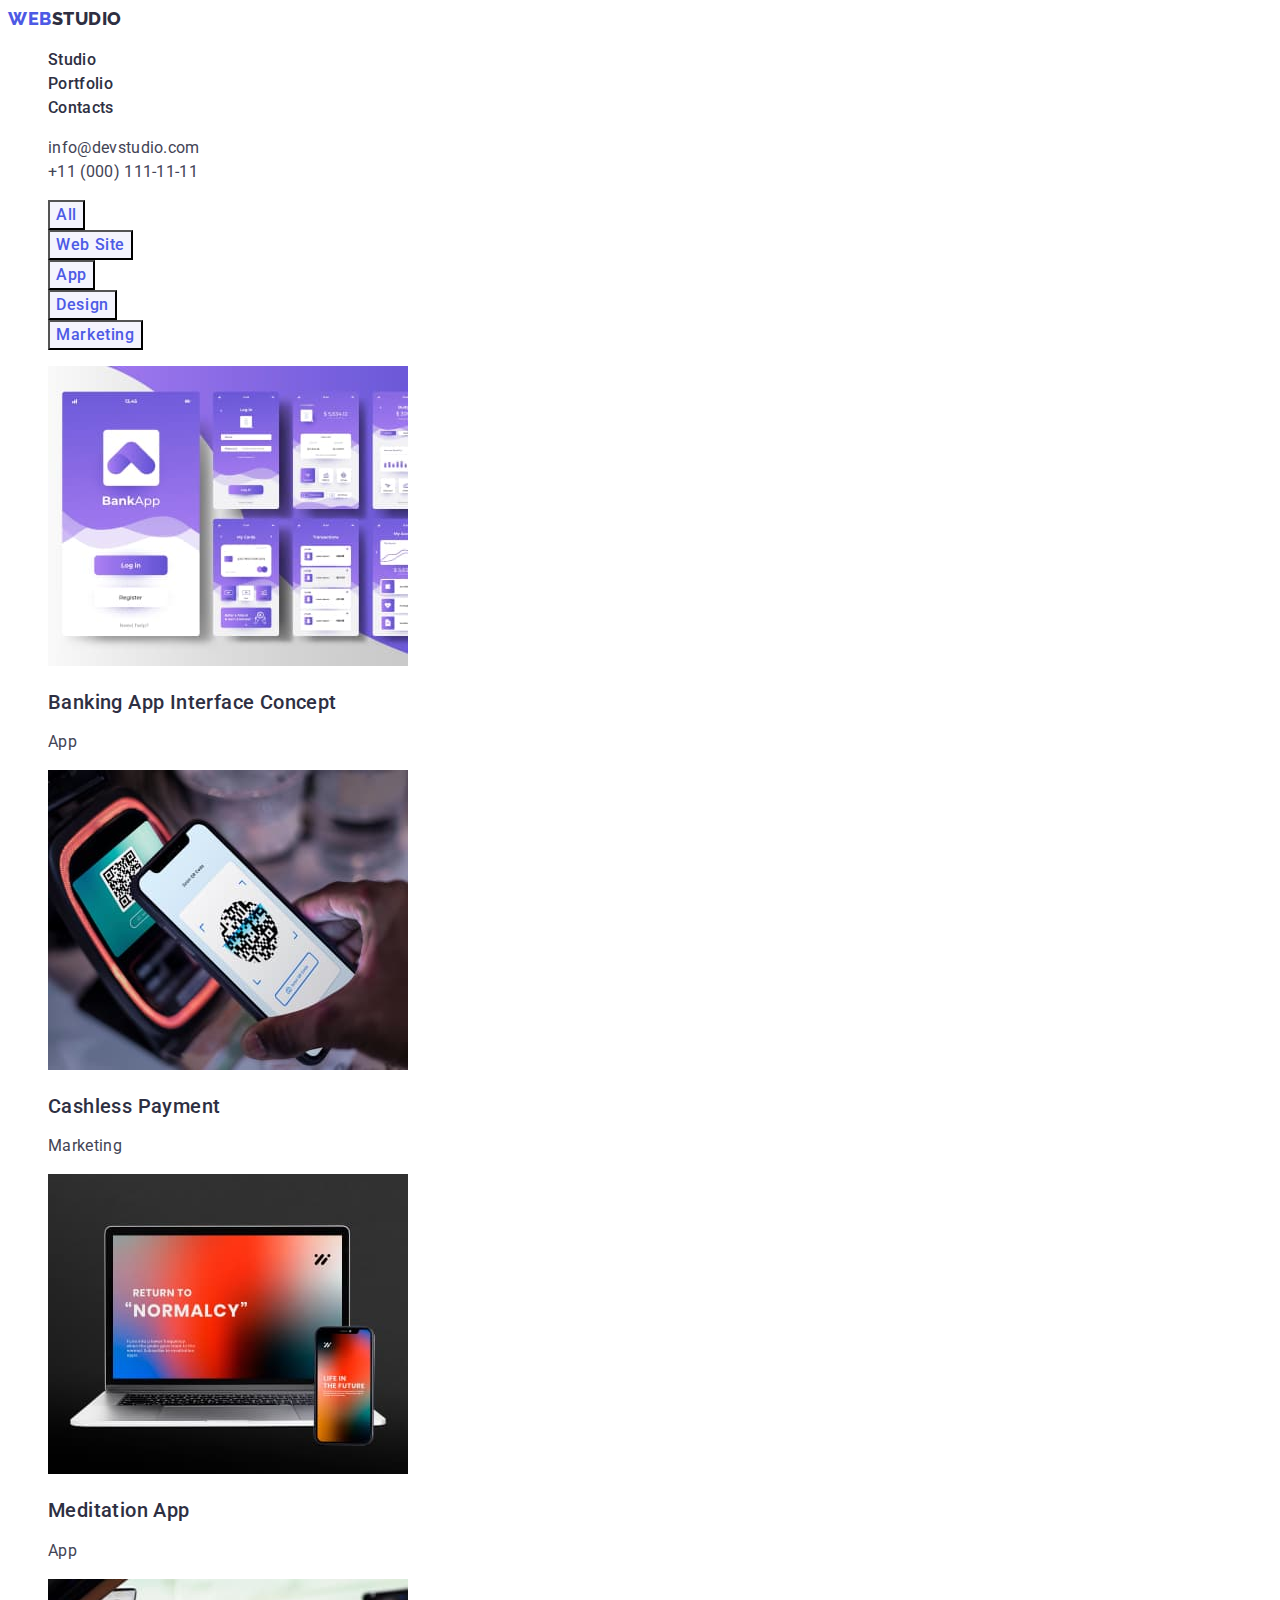
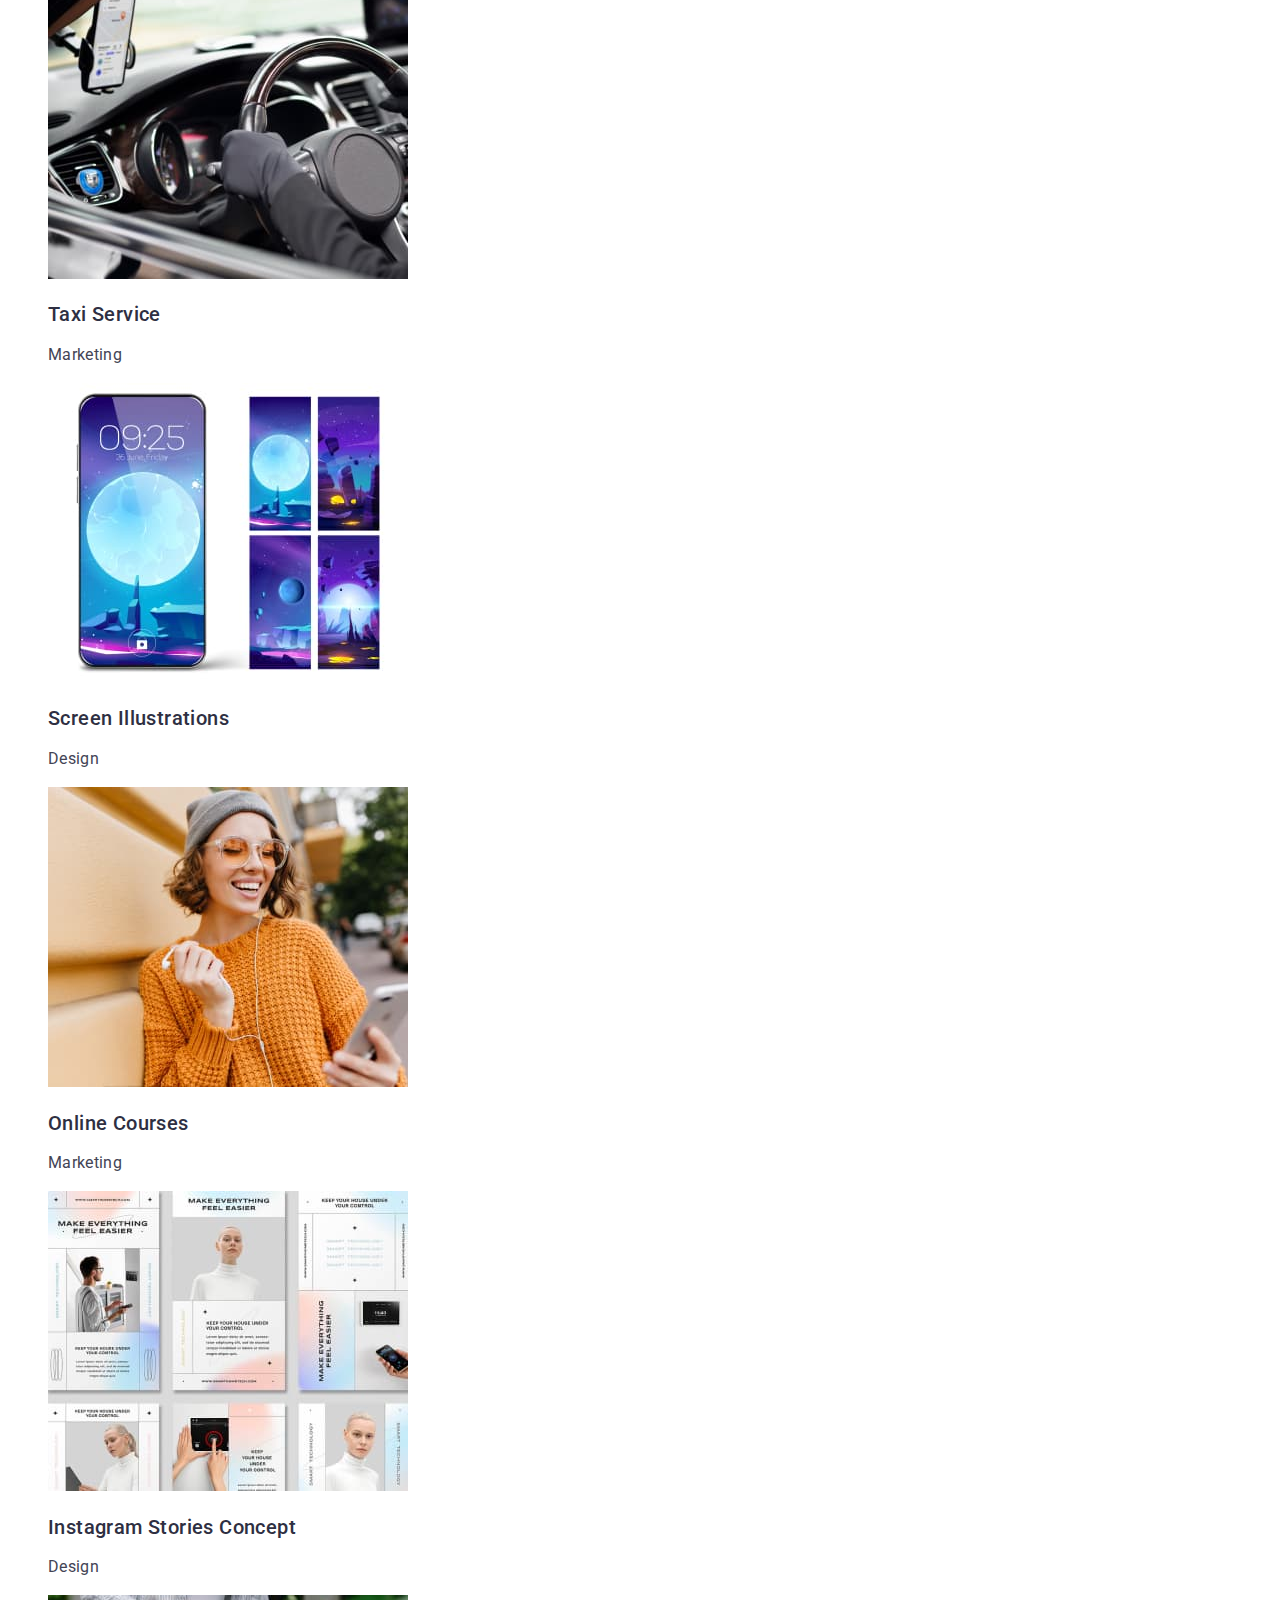
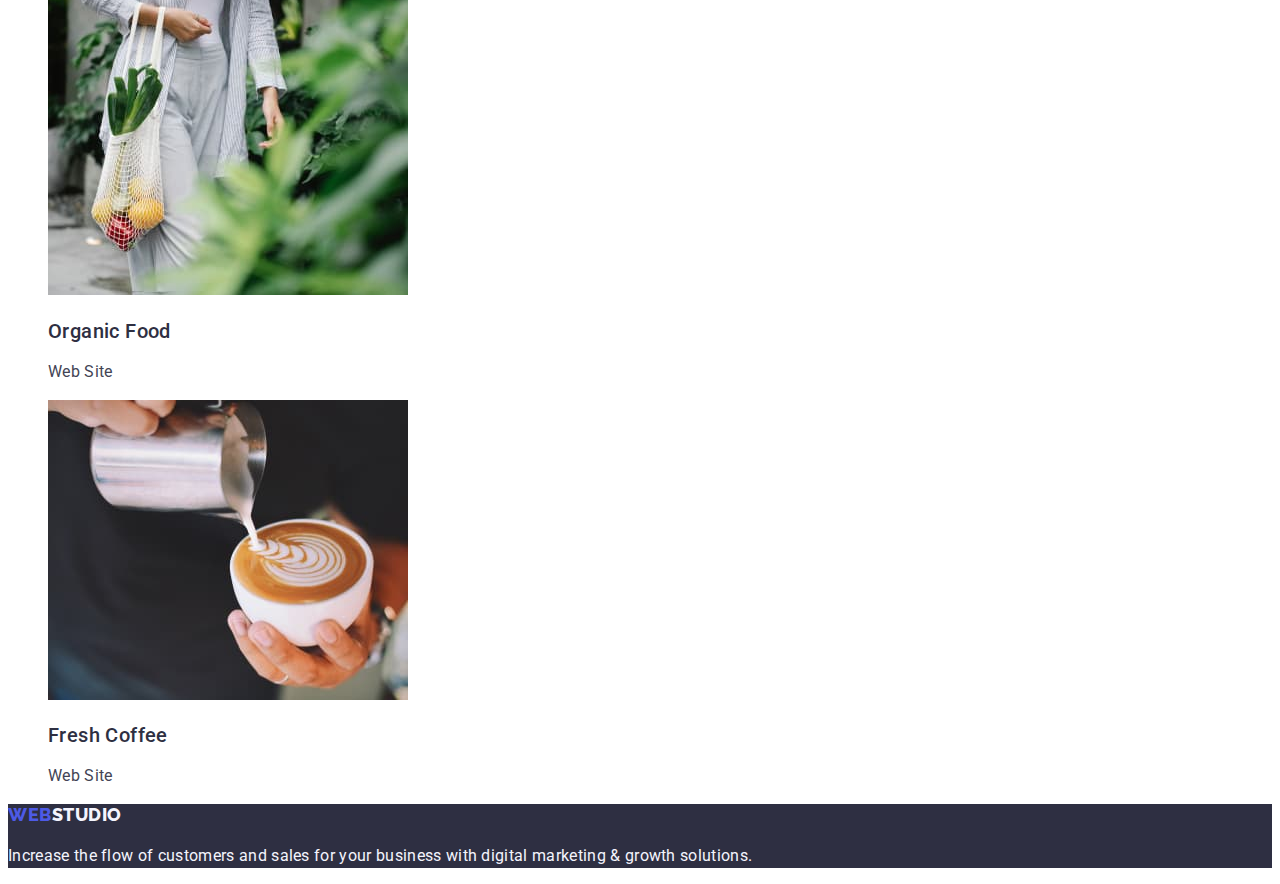
==== portfolio.html @ 073db09a "Initial commit" ====
<!DOCTYPE html>
<html lang="en">
<head>
    <meta charset="UTF-8">
    <meta http-equiv="X-UA-Compatible" content="IE=edge">
    <meta name="viewport" content="width=device-width, initial-scale=1.0">
    <title>Portfolio</title>
    <link rel="preconnect" href="https://fonts.googleapis.com">
    <link rel="preconnect" href="https://fonts.gstatic.com" crossorigin>
    <link href="https://fonts.googleapis.com/css2?family=Raleway:wght@800&family=Roboto:wght@400;500;700;900&display=swap" rel="stylesheet">
    <link rel="stylesheet" href="./css/style.css">
</head>
<body>
    <header>
        <nav>
            <a class="logo link linkk" href="./index.html">Web<span class="logo-studio link linkk">Studio</span></a>
            <ul class="list">
                <li><a class="header-nav link active" href="./index.html" target="_self">Studio</a></li>
                <li><a class="header-nav link active" href="./portfolio.html" target="_self">Portfolio</a></li>
                <li><a class="header-nav link active" href="">Contacts</a></li>
            </ul>
        </nav>
        <address class="header-contact">
            <ul class="list">
                <li><a class="contact link active" href="mailto:info@devstudio.com">info@devstudio.com</a></li>
                <li><a class="contact link active" href="tel:+110001111111">+11 (000) 111-11-11</a></li>
            </ul>
        </address>
    </header>
    <main>
        <section>
            <h1 style="display:none">Lorem ipsum dolor sit.</h1>
            <!--Filter category-->
            <ul class="list">
                <li><button type="button" class="filt-btn btn-active">All</button></li>
                <li><button type="button" class="filt-btn btn-active">Web Site</button></li>
                <li><button type="button" class="filt-btn btn-active">App</button></li>
                <li><button type="button" class="filt-btn btn-active">Design</button></li>
                <li><button type="button" class="filt-btn btn-active">Marketing</button></li>
            </ul>
            <!--Categories-->
            <ul class="categories list">
                <li>
                    <a class="category-link link" href=""><img src="./images/bankapp.jpg" alt="Banking app interface" width="360" height="300">
                        <h2 class="h-categ">Banking App Interface Concept</h2>
                        <p class="category">App</p>
                    </a>
                </li>
                <li>
                    <a class="category-link link" href=""><img src="./images/cashpay.jpg" alt="Payment by phone" width="360" height="300">
                        <h2 class="h-categ">Cashless Payment</h2>
                        <p class="category">Marketing</p>
                    </a>
                </li>
                <li>
                    <a class="category-link link" href=""><img src="./images/maditapp.jpg" alt="Laptop and phone with Meditation App" width="360" height="300">
                        <h2 class="h-categ">Meditation App</h2>
                        <p class="category">App</p>
                    </a>
                </li>
                <li>
                    <a class="category-link link" href=""><img src="./images/taxiserv.jpg" alt="Driver in the car" width="360" height="300">
                        <h2 class="h-categ">Taxi Service</h2>
                        <p class="category">Marketing</p>
                    </a>
                </li>
                <li>
                    <a class="category-link link" href=""><img src="./images/screenillust.jpg" alt=" Phone with screen illustrations" width="360" height="300">
                        <h2 class="h-categ">Screen Illustrations</h2>
                        <p class="category">Design</p>
                    </a>
                </li>
                <li>
                    <a class="category-link link" href=""><img src="./images/onlainecors.jpg" alt="Happy girl with phone" width="360" height="300">
                        <h2 class="h-categ">Online Courses</h2>
                        <p class="category">Marketing</p>
                    </a>
                </li>
                <li>
                    <a class="category-link link" href=""><img src="./images/instagstories.jpg" alt="Screens instagram srories" width="360" height="300">
                        <h2 class="h-categ">Instagram Stories Concept</h2>
                        <p class="category">Design</p>
                    </a>
                </li>
                <li>
                    <a class="category-link link" href=""><img src="./images/organfood.jpg" alt="Bag with organic food" width="360" height="300">
                        <h2 class="h-categ">Organic Food</h2>
                        <p class="category">Web Site</p>
                    </a>
                </li>
                <li>
                    <a class="category-link link" href=""><img src="./images/coffee.jpg" alt="Cup of coffee" width="360" height="300">
                        <h2 class="h-categ">Fresh Coffee</h2>
                        <p class="category">Web Site</p>
                    </a>
                </li>
            </ul>
        </section>
    </main>
    <footer class="footer">
        <a href="./index.html" class="logo link linkk">Web<span class="logo-studio-foot link linkk">Studio</span></a>
        <p class="text-footer">Increase the flow of customers and sales for your business with digital marketing & growth solutions.</p>
   </footer>
</body>
</html>
---- css/style.css ----
/* color p #434455 */
/* color h1 #FFFFFF */
/* color h2/h3 #2E2F42; */
/* color p and studio in footer #F4F4FD */
/* color "web" and (btn in the hero) #4D5AE5; */
/* background color filter btn, order in the hover #404BBF; */
/* filter btn background: #F4F4FD; */
/* filter btn-text color: #4D5AE5; */

:root {
  --color-text-fil-btn: #4d5ae5;
  --hover: #404bbf;
  --bg-fil-btn: #f4f4fd;
  --main-color: #434455;
  --primery-font: Roboto, sans-serif;
  --logo-font: Raleway, sans-serif;
  --color-filt-accent: #FFFFFF;
  --color-h2-h3-texheader: #2E2F42;
}

body {
  color: var(--main-color);
  font-family: Roboto, sans-serif;
  font-weight: 400;
  font-size: 16px;
  line-height: 1.5;
  letter-spacing: 0.02em;
  background-color: var(--color-filt-accent);
}

/*reset*/
.list {
    list-style: none;
}
/**
  |============================
  | Header
  |============================
*/

.header-contact {
 font-style: normal;
}

.logo-studio {
 color: var(--color-h2-h3-texheader);
}
.active:hover,
.active:focus {
color: var(--hover);
}
.active {
    text-decoration: none;
}
.header-nav {
    color: var(--color-h2-h3-texheader);
    font-weight: 500;
    font-size: 16px;
    line-height: 1.5;
    letter-spacing: 0.02em;
    text-decoration: none;
}
.contact {
    color: var(--main-color);
    /*font-weight: 400;*/
    font-size: 16px;
    line-height: 1.5;
    letter-spacing: 0.02em;
    text-decoration: none;
    font-style: normal;
}



/**
  |============================
  | Main
  |============================
*/

/*webstudio index*/
.title-bg {
    background-color: var(--color-h2-h3-texheader);
}
.title{
    color: var(--color-filt-accent);
    /*font-weight: 700;*/
    font-size: 56px;
    line-height: 1.07;
    text-align: center;
    letter-spacing: 0.02em;

}
.order-btn {
    background-color: var(--color-text-fil-btn);
    color: var(--color-filt-accent);
    font-family: Roboto, sans-serif;
    font-weight: 500;
    font-size: 16px;
    line-height: 1.5;
    letter-spacing: 0.04em;
    cursor: pointer;
}
.h-doing,
.h-team {
    color: var(--color-h2-h3-texheader);
    /*font-weight: 700;*/
    font-size: 36px;
    line-height: 1.11;
    text-align: center;
    letter-spacing: 0.02em;
    text-transform: capitalize;
}
.team {
    background-color: var(--bg-fil-btn);
}

.list-team {
    background-color: var(--color-filt-accent);
}
.text-team {
   font-size: 16px;
} 
/*Portfolio*/

.btn-active:hover,
.btn-active:focus {
    color: var(--color-filt-accent);
    background-color: var(--hover);
}
.filt-btn {
    color: var(--color-text-fil-btn);
    background: var(--bg-fil-btn);
    font-family: "Roboto", sans-serif;
    font-weight: 500;
    font-size: 16px;
    line-height: 1.5;
    display: flex;
    align-items: center;
    text-align: center;
    letter-spacing: 0.04em;
    cursor: pointer
}
/*-------------------*/

.category-link {
    text-decoration: none;
}
.h-categ {
    color: var(--color-h2-h3-texheader);
    font-weight: 500;
    font-size: 20px;
    line-height: 1.2;
    letter-spacing: 0.02em;
}
.category {
    color: var(--main-color);
}
.link {
  text-decoration: none;
}

/**
  |============================
  | Footer
  |============================
*/
.footer {
  background-color: var(--color-h2-h3-texheader);
}
.logo {
  color: var(--color-text-fil-btn);
}
.logo-studio-foot {
  color: var(--bg-fil-btn);
}
.linkk {
  font-family: Raleway, sans-serif;
  font-weight: 800;
  font-size: 18px;
  line-height: 1.17;
  letter-spacing: 0.03em;
  text-transform: uppercase;
  text-decoration: none;
}

.text-footer {
  color: var(--bg-fil-btn);
  font-size: 16px;
  line-height: 1.5;
  letter-spacing: 0.02em;
}
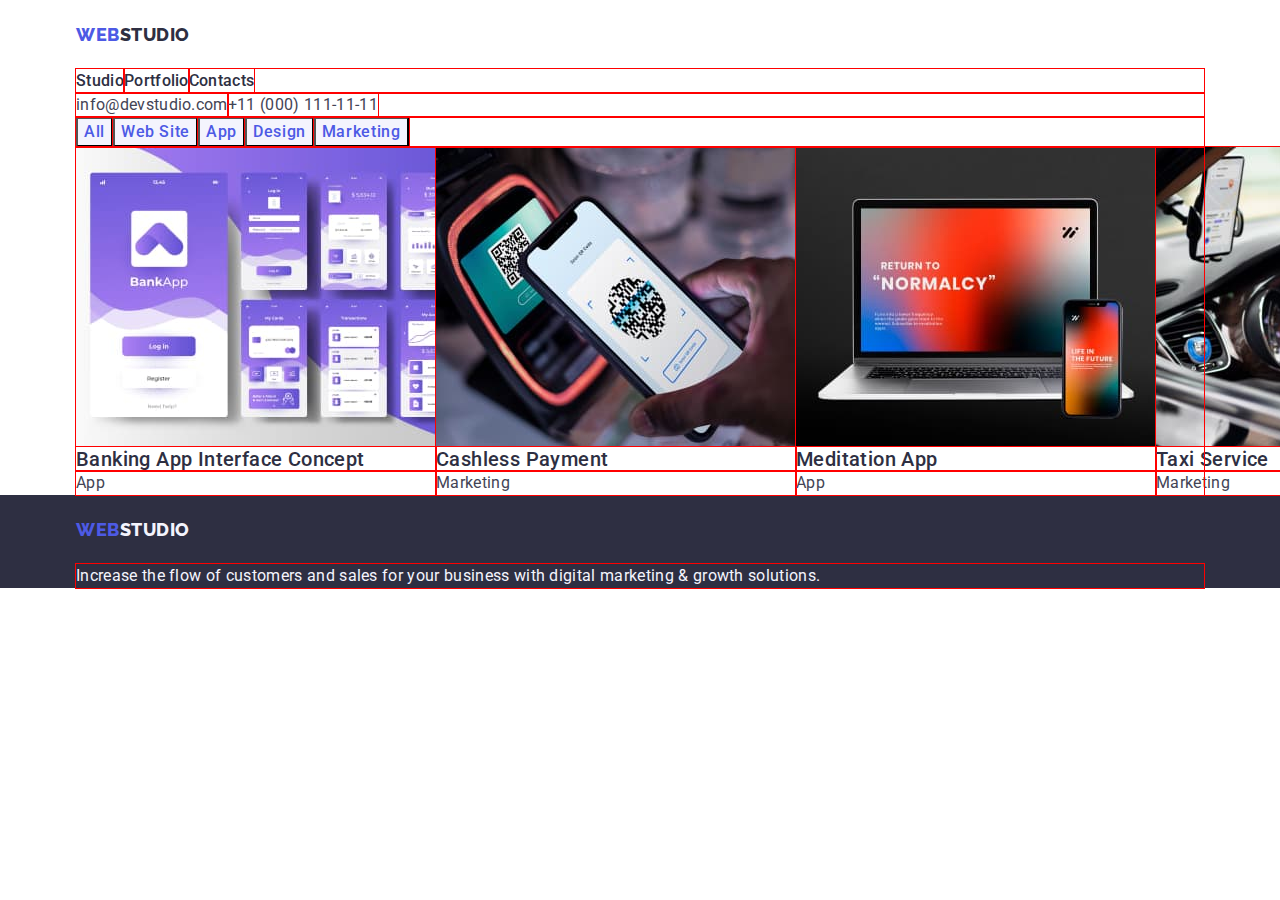
==== commit 41251d54: "feat: add div and and little style" ====
--- a/portfolio.html
+++ b/portfolio.html
@@ -8,98 +8,124 @@
     <link rel="preconnect" href="https://fonts.googleapis.com">
     <link rel="preconnect" href="https://fonts.gstatic.com" crossorigin>
     <link href="https://fonts.googleapis.com/css2?family=Raleway:wght@800&family=Roboto:wght@400;500;700;900&display=swap" rel="stylesheet">
+    <link rel="stylesheet" href="https://cdn.jsdelivr.net/npm/modern-normalize@1.1.0/modern-normalize.min.css">
+    <link rel="stylesheet" href="./css/reset.css">
     <link rel="stylesheet" href="./css/style.css">
 </head>
 <body>
     <header>
-        <nav>
-            <a class="logo link linkk" href="./index.html">Web<span class="logo-studio link linkk">Studio</span></a>
-            <ul class="list">
-                <li><a class="header-nav link active" href="./index.html" target="_self">Studio</a></li>
-                <li><a class="header-nav link active" href="./portfolio.html" target="_self">Portfolio</a></li>
-                <li><a class="header-nav link active" href="">Contacts</a></li>
-            </ul>
-        </nav>
-        <address class="header-contact">
-            <ul class="list">
-                <li><a class="contact link active" href="mailto:info@devstudio.com">info@devstudio.com</a></li>
-                <li><a class="contact link active" href="tel:+110001111111">+11 (000) 111-11-11</a></li>
-            </ul>
-        </address>
+        <div class="container">
+            <nav>
+                <a class="logo link linkk" href="./index.html">Web<span class="logo-studio link linkk">Studio</span></a>
+                <ul class="list">
+                    <li><a class="header-nav link active" href="./index.html" target="_self">Studio</a></li>
+                    <li><a class="header-nav link active" href="./portfolio.html" target="_self">Portfolio</a></li>
+                    <li><a class="header-nav link active" href="">Contacts</a></li>
+                </ul>
+            </nav>
+            <address class="header-contact">
+                <ul class="list">
+                    <li><a class="contact link active" href="mailto:info@devstudio.com">info@devstudio.com</a></li>
+                    <li><a class="contact link active" href="tel:+110001111111">+11 (000) 111-11-11</a></li>
+                </ul>
+            </address>
+        </div>
     </header>
     <main>
         <section>
-            <h1 style="display:none">Lorem ipsum dolor sit.</h1>
-            <!--Filter category-->
-            <ul class="list">
-                <li><button type="button" class="filt-btn btn-active">All</button></li>
-                <li><button type="button" class="filt-btn btn-active">Web Site</button></li>
-                <li><button type="button" class="filt-btn btn-active">App</button></li>
-                <li><button type="button" class="filt-btn btn-active">Design</button></li>
-                <li><button type="button" class="filt-btn btn-active">Marketing</button></li>
-            </ul>
-            <!--Categories-->
-            <ul class="categories list">
-                <li>
-                    <a class="category-link link" href=""><img src="./images/bankapp.jpg" alt="Banking app interface" width="360" height="300">
-                        <h2 class="h-categ">Banking App Interface Concept</h2>
-                        <p class="category">App</p>
-                    </a>
-                </li>
-                <li>
-                    <a class="category-link link" href=""><img src="./images/cashpay.jpg" alt="Payment by phone" width="360" height="300">
-                        <h2 class="h-categ">Cashless Payment</h2>
-                        <p class="category">Marketing</p>
-                    </a>
-                </li>
-                <li>
-                    <a class="category-link link" href=""><img src="./images/maditapp.jpg" alt="Laptop and phone with Meditation App" width="360" height="300">
-                        <h2 class="h-categ">Meditation App</h2>
-                        <p class="category">App</p>
-                    </a>
-                </li>
-                <li>
-                    <a class="category-link link" href=""><img src="./images/taxiserv.jpg" alt="Driver in the car" width="360" height="300">
-                        <h2 class="h-categ">Taxi Service</h2>
-                        <p class="category">Marketing</p>
-                    </a>
-                </li>
-                <li>
-                    <a class="category-link link" href=""><img src="./images/screenillust.jpg" alt=" Phone with screen illustrations" width="360" height="300">
-                        <h2 class="h-categ">Screen Illustrations</h2>
-                        <p class="category">Design</p>
-                    </a>
-                </li>
-                <li>
-                    <a class="category-link link" href=""><img src="./images/onlainecors.jpg" alt="Happy girl with phone" width="360" height="300">
-                        <h2 class="h-categ">Online Courses</h2>
-                        <p class="category">Marketing</p>
-                    </a>
-                </li>
-                <li>
-                    <a class="category-link link" href=""><img src="./images/instagstories.jpg" alt="Screens instagram srories" width="360" height="300">
-                        <h2 class="h-categ">Instagram Stories Concept</h2>
-                        <p class="category">Design</p>
-                    </a>
-                </li>
-                <li>
-                    <a class="category-link link" href=""><img src="./images/organfood.jpg" alt="Bag with organic food" width="360" height="300">
-                        <h2 class="h-categ">Organic Food</h2>
-                        <p class="category">Web Site</p>
-                    </a>
-                </li>
-                <li>
-                    <a class="category-link link" href=""><img src="./images/coffee.jpg" alt="Cup of coffee" width="360" height="300">
-                        <h2 class="h-categ">Fresh Coffee</h2>
-                        <p class="category">Web Site</p>
-                    </a>
-                </li>
-            </ul>
+            <div class="container">
+                <h1 hidden>Lorem ipsum dolor sit.</h1>
+                <!--Filter category-->
+                <ul class="list">
+                    <li><button type="button" class="filt-btn btn-active">All</button></li>
+                    <li><button type="button" class="filt-btn btn-active">Web Site</button></li>
+                    <li><button type="button" class="filt-btn btn-active">App</button></li>
+                    <li><button type="button" class="filt-btn btn-active">Design</button></li>
+                    <li><button type="button" class="filt-btn btn-active">Marketing</button></li>
+                </ul>
+                <!--Categories-->
+                <ul class="categories list">
+                    <li>
+                        <a class="category-link link" href=""><img src="./images/bankapp.jpg" alt="Banking app interface" width="360" height="300">
+                            <div class="container-categ">
+                                <h2 class="h-categ">Banking App Interface Concept</h2>
+                                <p class="category">App</p>
+                            </div>
+                        </a>
+                    </li>
+                    <li>
+                        <a class="category-link link" href=""><img src="./images/cashpay.jpg" alt="Payment by phone" width="360" height="300">
+                            <div class="container-categ">
+                                <h2 class="h-categ">Cashless Payment</h2>
+                                <p class="category">Marketing</p>
+                            </div>
+                        </a>
+                    </li>
+                    <li>
+                        <a class="category-link link" href=""><img src="./images/maditapp.jpg" alt="Laptop and phone with Meditation App" width="360" height="300">
+                            <div class="container-categ">
+                                <h2 class="h-categ">Meditation App</h2>
+                                <p class="category">App</p>
+                            </div>
+                        </a>
+                    </li>
+                    <li>
+                        <a class="category-link link" href=""><img src="./images/taxiserv.jpg" alt="Driver in the car" width="360" height="300">
+                            <div class="container-categ">
+                                <h2 class="h-categ">Taxi Service</h2>
+                                <p class="category">Marketing</p>
+                            </div>
+                        </a>
+                    </li>
+                    <li>
+                        <a class="category-link link" href=""><img src="./images/screenillust.jpg" alt=" Phone with screen illustrations" width="360" height="300">
+                            <div class="container-categ">
+                                <h2 class="h-categ">Screen Illustrations</h2>
+                                <p class="category">Design</p>
+                            </div>
+                        </a>
+                    </li>
+                    <li>
+                        <a class="category-link link" href=""><img src="./images/onlainecors.jpg" alt="Happy girl with phone" width="360" height="300">
+                            <div class="container-categ">
+                                <h2 class="h-categ">Online Courses</h2>
+                                <p class="category">Marketing</p>
+                            </div>
+                        </a>
+                    </li>
+                    <li>
+                        <a class="category-link link" href=""><img src="./images/instagstories.jpg" alt="Screens instagram srories" width="360" height="300">
+                            <div class="container-categ">
+                                <h2 class="h-categ">Instagram Stories Concept</h2>
+                                <p class="category">Design</p>
+                            </div>
+                        </a>
+                    </li>
+                    <li>
+                        <a class="category-link link" href=""><img src="./images/organfood.jpg" alt="Bag with organic food" width="360" height="300">
+                            <div class="container-categ">
+                                <h2 class="h-categ">Organic Food</h2>
+                                <p class="category">Web Site</p>
+                            </div>
+                        </a>
+                    </li>
+                    <li>
+                        <a class="category-link link" href=""><img src="./images/coffee.jpg" alt="Cup of coffee" width="360" height="300">
+                            <div class="container-categ">
+                                <h2 class="h-categ">Fresh Coffee</h2>
+                                <p class="category">Web Site</p>
+                            </div>
+                        </a>
+                    </li>
+                </ul>
+            </div>
         </section>
     </main>
     <footer class="footer">
-        <a href="./index.html" class="logo link linkk">Web<span class="logo-studio-foot link linkk">Studio</span></a>
-        <p class="text-footer">Increase the flow of customers and sales for your business with digital marketing & growth solutions.</p>
-   </footer>
+        <div class="container">
+            <a href="./index.html" class="logo link linkk">Web<span class="logo-studio-foot link linkk">Studio</span></a>
+            <p class="text-footer">Increase the flow of customers and sales for your business with digital marketing & growth solutions.</p>
+        </div>
+    </footer>
 </body>
 </html>
--- a/css/style.css
+++ b/css/style.css
@@ -29,8 +29,25 @@
 }
 
 /*reset*/
+li {
+  outline: 1px solid red;
+}
 .list {
     list-style: none;
+    display: flex;
+    }
+h1, h2, h3, p, ul {
+    margin: 0;
+    padding: 0;
+    outline: 1px solid red;
+  }
+img {
+  display: block;
+}
+.container {
+  max-width: 1158px;
+  margin-inline: auto;
+  padding-inline: 15px;
 }
 /**
   |============================
@@ -59,6 +76,8 @@
     line-height: 1.5;
     letter-spacing: 0.02em;
     text-decoration: none;
+
+   
 }
 .contact {
     color: var(--main-color);
@@ -69,6 +88,30 @@
     text-decoration: none;
     font-style: normal;
 }
+.item:not(:last-child) {
+  
+  margin-right: 40px;
+  
+}
+/*.item {
+  display: block;
+  padding-top: 20px;
+  padding-bottom: 20px;
+}*/
+.header 
+.container {
+  display: flex;
+  justify-content: space-between;
+
+}
+.header {
+  
+}
+.nav {
+  display: flex;
+  align-items: center;
+}
+
 
 
 
@@ -121,6 +164,10 @@
 .text-team {
    font-size: 16px;
 } 
+.conteiner-team {
+
+}
+
 /*Portfolio*/
 
 .btn-active:hover,
@@ -159,6 +206,9 @@
 .link {
   text-decoration: none;
 }
+.container-categ {
+
+}
 
 /**
   |============================
@@ -170,6 +220,10 @@
 }
 .logo {
   color: var(--color-text-fil-btn);
+  flex-direction: row;
+  align-items: center;
+  display:flex;
+  padding: 24px 0;
 }
 .logo-studio-foot {
   color: var(--bg-fil-btn);
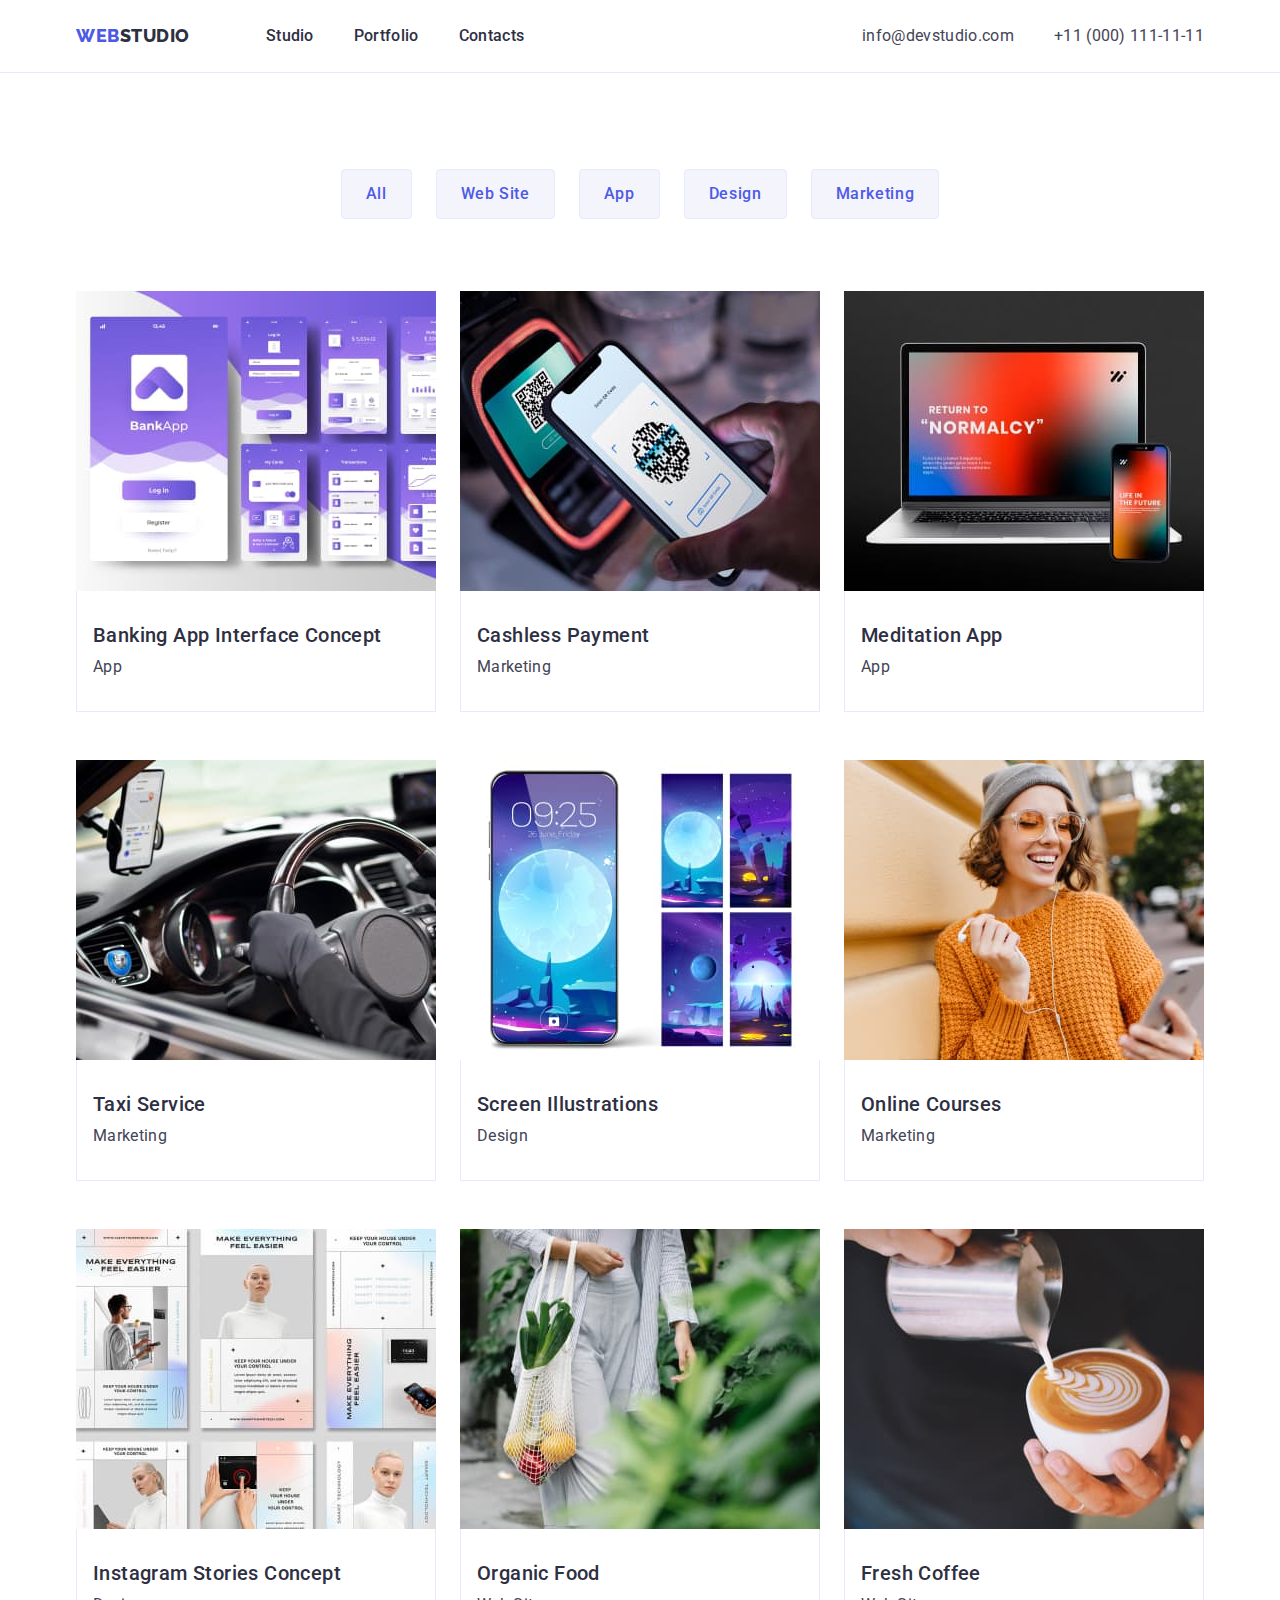
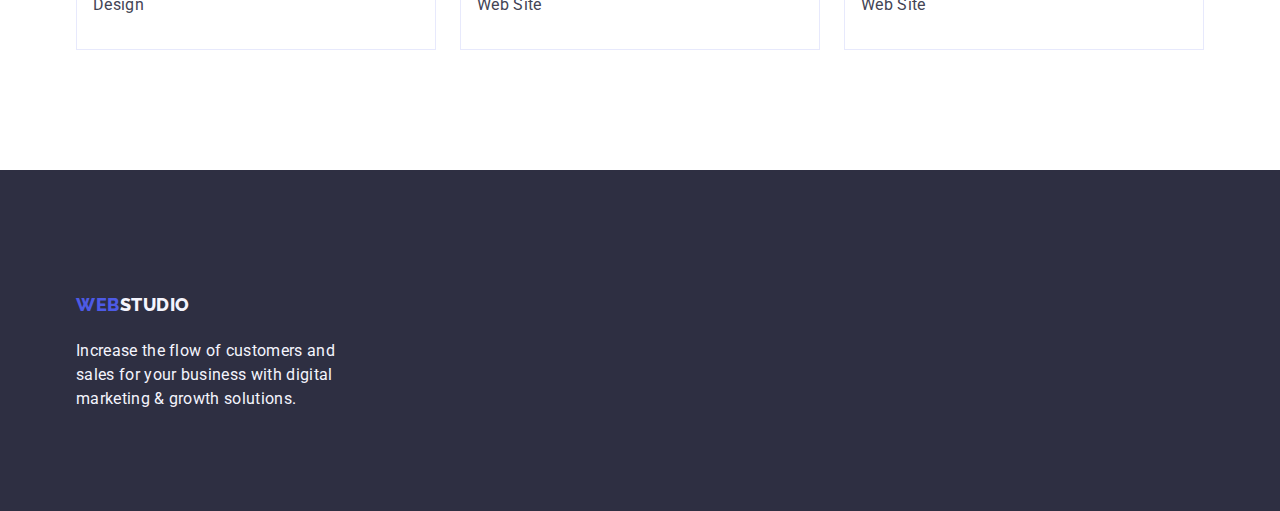
==== commit 295f9041: "feat: add all" ====
--- a/portfolio.html
+++ b/portfolio.html
@@ -13,30 +13,30 @@
     <link rel="stylesheet" href="./css/style.css">
 </head>
 <body>
-    <header>
+   <header class="header">
         <div class="container">
-            <nav>
+            <nav class="nav">
                 <a class="logo link linkk" href="./index.html">Web<span class="logo-studio link linkk">Studio</span></a>
-                <ul class="list">
-                    <li><a class="header-nav link active" href="./index.html" target="_self">Studio</a></li>
-                    <li><a class="header-nav link active" href="./portfolio.html" target="_self">Portfolio</a></li>
-                    <li><a class="header-nav link active" href="">Contacts</a></li>
+                <ul class="nav-li">
+                    <li class="item"><a class="header-nav link active" href="./index.html" target="_self">Studio</a></li>
+                    <li class="item"><a class="header-nav link active" href="./portfolio.html" target="_self">Portfolio</a></li>
+                    <li class="item"><a class="header-nav link active" href="">Contacts</a></li>
                 </ul>
             </nav>
             <address class="header-contact">
-                <ul class="list">
+                <ul class="addr">
                     <li><a class="contact link active" href="mailto:info@devstudio.com">info@devstudio.com</a></li>
                     <li><a class="contact link active" href="tel:+110001111111">+11 (000) 111-11-11</a></li>
                 </ul>
             </address>
         </div>
-    </header>
+   </header>
     <main>
-        <section>
+        <section class="portfolio-sec">
             <div class="container">
-                <h1 hidden>Lorem ipsum dolor sit.</h1>
+                <h1 class="visually-hidden">Category portfolio</h1>
                 <!--Filter category-->
-                <ul class="list">
+                <ul class="list filt-ul">
                     <li><button type="button" class="filt-btn btn-active">All</button></li>
                     <li><button type="button" class="filt-btn btn-active">Web Site</button></li>
                     <li><button type="button" class="filt-btn btn-active">App</button></li>
--- a/css/style.css
+++ b/css/style.css
@@ -6,6 +6,7 @@
 /* background color filter btn, order in the hover #404BBF; */
 /* filter btn background: #F4F4FD; */
 /* filter btn-text color: #4D5AE5; */
+/* frame-color: #E7E9FC; */
 
 :root {
   --color-text-fil-btn: #4d5ae5;
@@ -14,8 +15,9 @@
   --main-color: #434455;
   --primery-font: Roboto, sans-serif;
   --logo-font: Raleway, sans-serif;
-  --color-filt-accent: #FFFFFF;
-  --color-h2-h3-texheader: #2E2F42;
+  --color-filt-accent: #ffffff;
+  --color-h2-h3-texheader: #2e2f42;
+  --frame-color: #E7E9FC;
 }
 
 body {
@@ -29,18 +31,16 @@
 }
 
 /*reset*/
-li {
-  outline: 1px solid red;
-}
-.list {
-    list-style: none;
-    display: flex;
-    }
-h1, h2, h3, p, ul {
-    margin: 0;
-    padding: 0;
-    outline: 1px solid red;
-  }
+
+h1,
+h2,
+h3,
+p,
+ul {
+  margin: 0;
+  padding: 0;
+  /*outline: 1px solid red;*/
+}
 img {
   display: block;
 }
@@ -49,71 +49,87 @@
   margin-inline: auto;
   padding-inline: 15px;
 }
+.visually-hidden {
+  position: absolute;
+  width: 1px;
+  height: 1px;
+  margin: -1px;
+  border: 0;
+  padding: 0;
+  white-space: nowrap;
+  clip-path: inset(100%);
+  clip: rect(0 0 0 0);
+  overflow: hidden;
+}
+
 /**
   |============================
   | Header
   |============================
 */
-
+.nav-li {
+  list-style: none;
+  display: flex;
+}
 .header-contact {
- font-style: normal;
-}
-
+  font-style: normal;
+}
+.header {
+  border-bottom: 1px solid var(--frame-color);
+}
 .logo-studio {
- color: var(--color-h2-h3-texheader);
+  color: var(--color-h2-h3-texheader);
 }
 .active:hover,
 .active:focus {
-color: var(--hover);
+  color: var(--hover);
 }
 .active {
-    text-decoration: none;
+  text-decoration: none;
 }
 .header-nav {
-    color: var(--color-h2-h3-texheader);
-    font-weight: 500;
-    font-size: 16px;
-    line-height: 1.5;
-    letter-spacing: 0.02em;
-    text-decoration: none;
-
-   
+  color: var(--color-h2-h3-texheader);
+  font-weight: 500;
+  font-size: 16px;
+  line-height: 1.5;
+  letter-spacing: 0.02em;
+  text-decoration: none;
+  padding: 24px 0;
 }
 .contact {
-    color: var(--main-color);
-    /*font-weight: 400;*/
-    font-size: 16px;
-    line-height: 1.5;
-    letter-spacing: 0.02em;
-    text-decoration: none;
-    font-style: normal;
+  color: var(--main-color);
+  /*font-weight: 400;*/
+  font-size: 16px;
+  line-height: 1.5;
+  letter-spacing: 0.02em;
+  text-decoration: none;
+  font-style: normal;
+  padding: 24px 0;
+  display:flex
+  
+}
+.addr {
+  list-style: none;
+  gap: 40px;
+  display: flex;
 }
 .item:not(:last-child) {
-  
   margin-right: 40px;
-  
 }
 /*.item {
   display: block;
   padding-top: 20px;
   padding-bottom: 20px;
 }*/
-.header 
-.container {
+.header .container {
   display: flex;
   justify-content: space-between;
-
-}
-.header {
-  
 }
 .nav {
   display: flex;
   align-items: center;
-}
-
-
-
+  gap: 76px;
+}
 
 /**
   |============================
@@ -122,92 +138,143 @@
 */
 
 /*webstudio index*/
+
+.list {
+  list-style: none;
+  display: flex;
+  gap: 24px;
+}
+
 .title-bg {
-    background-color: var(--color-h2-h3-texheader);
-}
-.title{
-    color: var(--color-filt-accent);
-    /*font-weight: 700;*/
-    font-size: 56px;
-    line-height: 1.07;
-    text-align: center;
-    letter-spacing: 0.02em;
-
+  background-color: var(--color-h2-h3-texheader);
+  padding: 188px 0;
+}
+.title {
+  color: var(--color-filt-accent);
+  /*font-weight: 700;*/
+  font-size: 56px;
+  line-height: 1.07;
+  text-align: center;
+  letter-spacing: 0.02em;
+  max-width: 496px;
+  margin-inline: auto;
+  margin-bottom: 48px;
 }
 .order-btn {
-    background-color: var(--color-text-fil-btn);
-    color: var(--color-filt-accent);
-    font-family: Roboto, sans-serif;
-    font-weight: 500;
-    font-size: 16px;
-    line-height: 1.5;
-    letter-spacing: 0.04em;
-    cursor: pointer;
+  background-color: var(--color-text-fil-btn);
+  color: var(--color-filt-accent);
+  font-family: Roboto, sans-serif;
+  font-weight: 500;
+  font-size: 16px;
+  line-height: 1.5;
+  letter-spacing: 0.04em;
+  cursor: pointer;
+
+  padding: 16px 32px;
+  min-width: 169px;
+  box-shadow: 0px 4px 4px rgba(0, 0, 0, 0.15);
+  border-radius: 4px;
+  border: none;
+  margin: auto;
+  display: flex;
+}
+.li-benef {
+  flex-basis: calc((100% - 24px * 3) / 4);
+}
+.sec-doing {
+  padding-bottom: 120px;
 }
 .h-doing,
 .h-team {
-    color: var(--color-h2-h3-texheader);
-    /*font-weight: 700;*/
-    font-size: 36px;
-    line-height: 1.11;
-    text-align: center;
-    letter-spacing: 0.02em;
-    text-transform: capitalize;
+  color: var(--color-h2-h3-texheader);
+  /*font-weight: 700;*/
+  font-size: 36px;
+  line-height: 1.11;
+  text-align: center;
+  letter-spacing: 0.02em;
+  text-transform: capitalize;
+  margin-bottom: 72px;
 }
 .team {
-    background-color: var(--bg-fil-btn);
+  background-color: var(--bg-fil-btn);
+  padding: 120px 0;
 }
 
 .list-team {
-    background-color: var(--color-filt-accent);
+  background-color: var(--color-filt-accent);
+  box-shadow: 0px 1px 6px rgba(46, 47, 66, 0.08), 0px 1px 1px rgba(46, 47, 66, 0.16), 0px 2px 1px rgba(46, 47, 66, 0.08);
+  border-radius: 0px 0px 4px 4px;
 }
 .text-team {
-   font-size: 16px;
-} 
+  font-size: 16px;
+}
+.sec-benef {
+  padding: 120px 0;
+}
 .conteiner-team {
-
+  padding: 32px 16px;
+  text-align: center;
 }
 
 /*Portfolio*/
-
+.portfolio-sec {
+  padding: 96px 0 120px;
+}
+.filt-ul {
+  margin-bottom: 72px;
+  display: flex;
+  justify-content: center;
+  gap: 24px;
+}
 .btn-active:hover,
 .btn-active:focus {
-    color: var(--color-filt-accent);
-    background-color: var(--hover);
+  color: var(--color-filt-accent);
+  background-color: var(--hover);
+  border-color: transparent;
 }
 .filt-btn {
-    color: var(--color-text-fil-btn);
-    background: var(--bg-fil-btn);
-    font-family: "Roboto", sans-serif;
-    font-weight: 500;
-    font-size: 16px;
-    line-height: 1.5;
-    display: flex;
-    align-items: center;
-    text-align: center;
-    letter-spacing: 0.04em;
-    cursor: pointer
+  color: var(--color-text-fil-btn);
+  background: var(--bg-fil-btn);
+  font-family: "Roboto", sans-serif;
+  font-weight: 500;
+  font-size: 16px;
+  line-height: 1.5;
+  display: flex;
+  align-items: center;
+  text-align: center;
+  letter-spacing: 0.04em;
+  cursor: pointer;
+  padding: 12px 24px;
+  border: 1px solid var(--frame-color);
+  border-radius: 4px;
 }
 /*-------------------*/
-
+.categories {
+  display: flex;
+  flex-wrap: wrap;
+  gap: 48px 24px;
+}
 .category-link {
-    text-decoration: none;
+  text-decoration: none;
 }
 .h-categ {
-    color: var(--color-h2-h3-texheader);
-    font-weight: 500;
-    font-size: 20px;
-    line-height: 1.2;
-    letter-spacing: 0.02em;
+  color: var(--color-h2-h3-texheader);
+  font-weight: 500;
+  font-size: 20px;
+  line-height: 1.2;
+  letter-spacing: 0.02em;
+  margin-bottom: 8px;
 }
 .category {
-    color: var(--main-color);
+  color: var(--main-color);
 }
 .link {
   text-decoration: none;
 }
 .container-categ {
-
+  padding: 32px 16px;
+  border: 1px solid var(--frame-color);
+  border-top: none; 
 }
 
 /**
@@ -217,12 +284,13 @@
 */
 .footer {
   background-color: var(--color-h2-h3-texheader);
+  padding: 100px 0;
 }
 .logo {
   color: var(--color-text-fil-btn);
   flex-direction: row;
   align-items: center;
-  display:flex;
+  display: flex;
   padding: 24px 0;
 }
 .logo-studio-foot {
@@ -243,4 +311,6 @@
   font-size: 16px;
   line-height: 1.5;
   letter-spacing: 0.02em;
-}
+
+  max-width: 264px;
+}
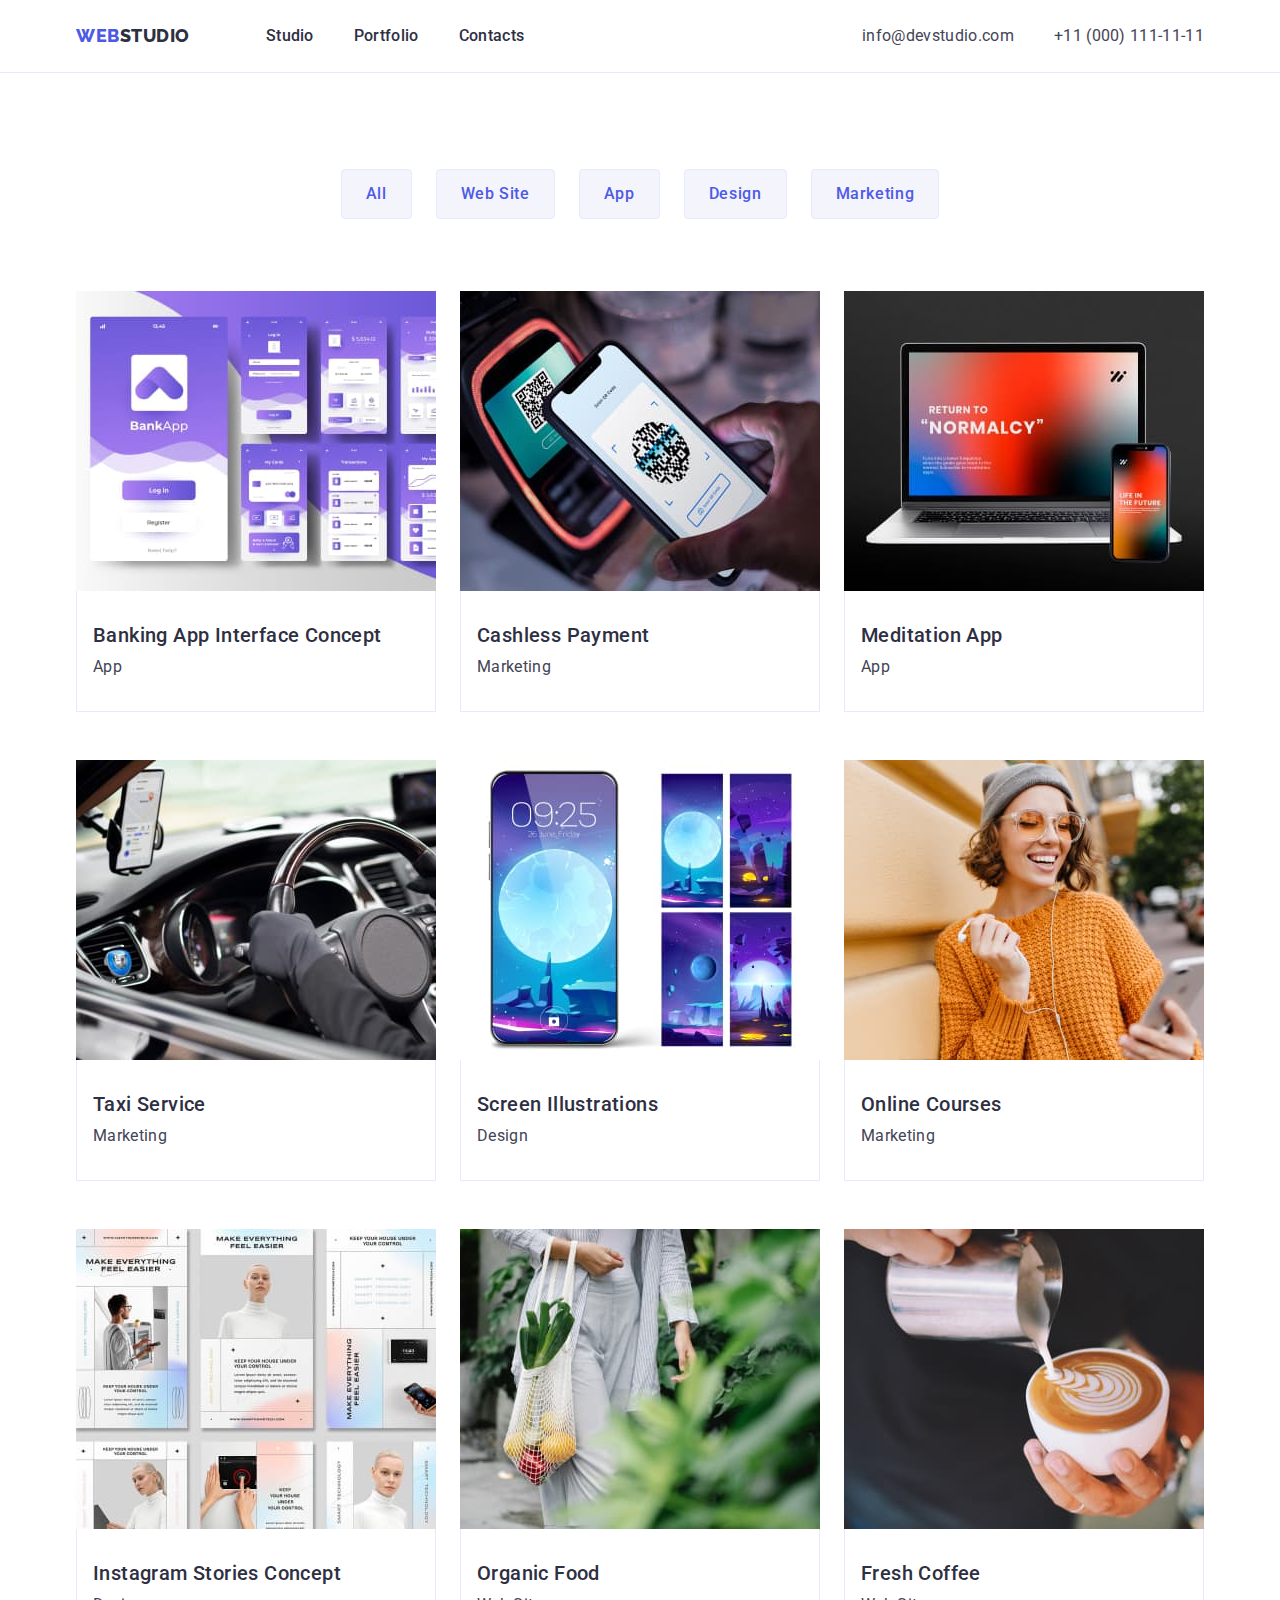
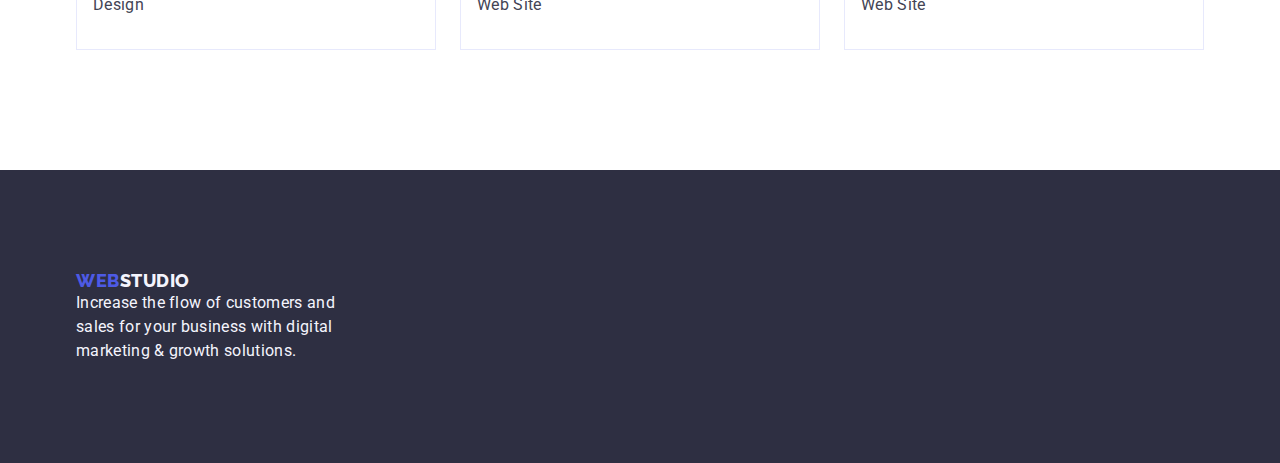
==== commit dc6abb02: "fix: error" ====
--- a/portfolio.html
+++ b/portfolio.html
@@ -45,7 +45,7 @@
                 </ul>
                 <!--Categories-->
                 <ul class="categories list">
-                    <li>
+                    <li class="categ-li">
                         <a class="category-link link" href=""><img src="./images/bankapp.jpg" alt="Banking app interface" width="360" height="300">
                             <div class="container-categ">
                                 <h2 class="h-categ">Banking App Interface Concept</h2>
--- a/css/style.css
+++ b/css/style.css
@@ -48,6 +48,9 @@
   max-width: 1158px;
   margin-inline: auto;
   padding-inline: 15px;
+}
+.h-contein {
+  align-items: center;
 }
 .visually-hidden {
   position: absolute;
@@ -128,7 +131,7 @@
 .nav {
   display: flex;
   align-items: center;
-  gap: 76px;
+  
 }
 
 /**
@@ -202,9 +205,7 @@
 
 .list-team {
   background-color: var(--color-filt-accent);
-  box-shadow: 0px 1px 6px rgba(46, 47, 66, 0.08), 0px 1px 1px rgba(46, 47, 66, 0.16), 0px 2px 1px rgba(46, 47, 66, 0.08);
-  border-radius: 0px 0px 4px 4px;
-}
+ }
 .text-team {
   font-size: 16px;
 }
@@ -214,6 +215,8 @@
 .conteiner-team {
   padding: 32px 16px;
   text-align: center;
+  box-shadow: 0px 1px 6px rgba(46, 47, 66, 0.08), 0px 1px 1px rgba(46, 47, 66, 0.16), 0px 2px 1px rgba(46, 47, 66, 0.08);
+  border-radius: 0px 0px 4px 4px;
 }
 
 /*Portfolio*/
@@ -291,7 +294,11 @@
   flex-direction: row;
   align-items: center;
   display: flex;
-  padding: 24px 0;
+  margin-right: 76px;
+}
+.logof {
+  display: inline-block;
+  margin-bottom: 16px;
 }
 .logo-studio-foot {
   color: var(--bg-fil-btn);
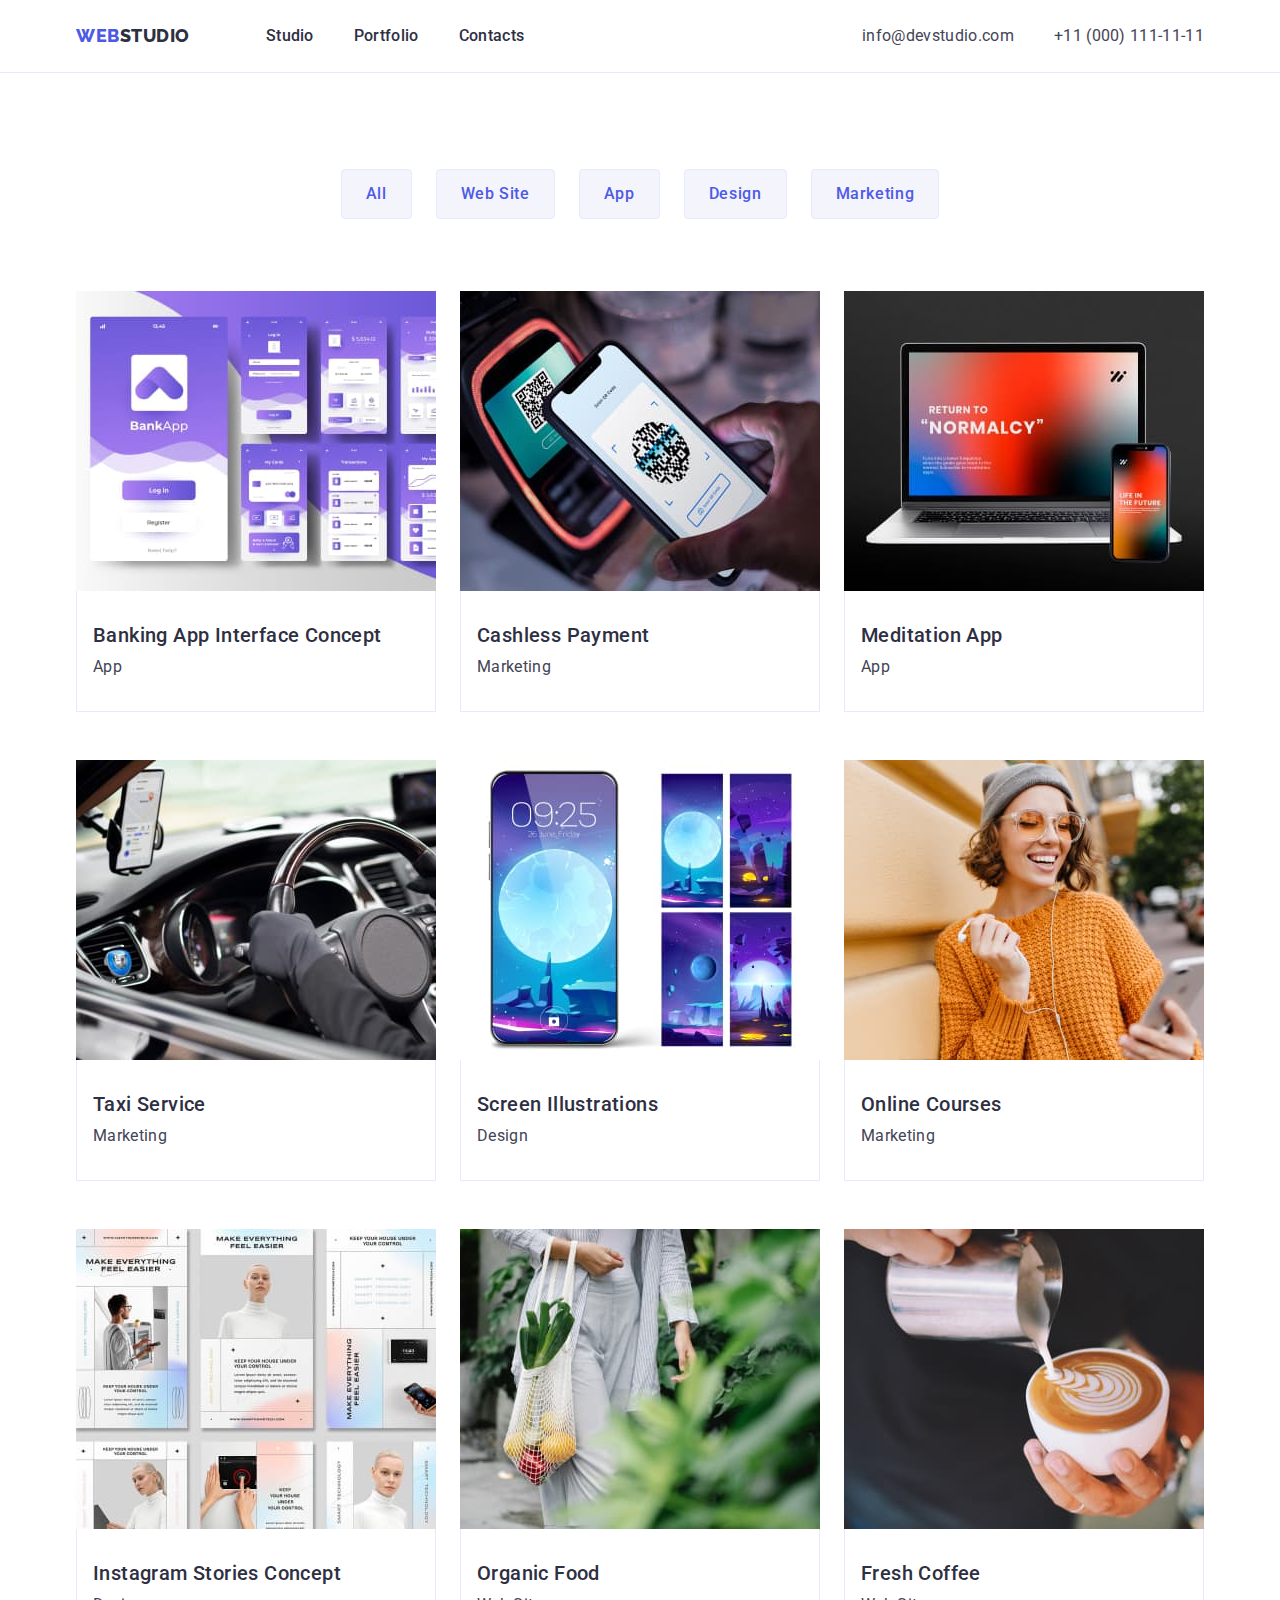
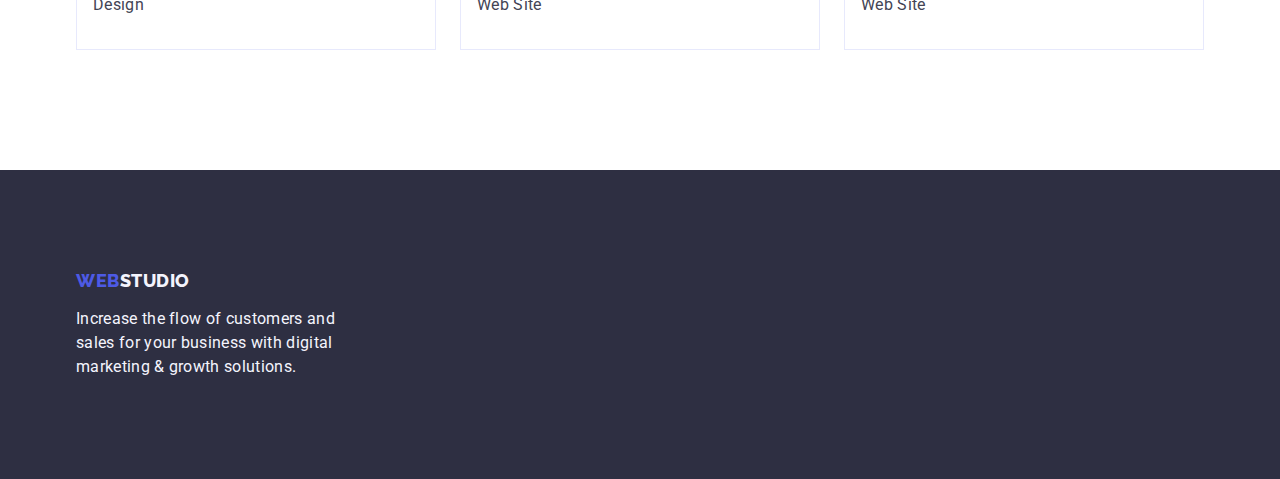
==== commit 4432842e: "fix: oter errors" ====
--- a/portfolio.html
+++ b/portfolio.html
@@ -14,7 +14,7 @@
 </head>
 <body>
    <header class="header">
-        <div class="container">
+        <div class="container h-contein">
             <nav class="nav">
                 <a class="logo link linkk" href="./index.html">Web<span class="logo-studio link linkk">Studio</span></a>
                 <ul class="nav-li">
@@ -53,7 +53,7 @@
                             </div>
                         </a>
                     </li>
-                    <li>
+                    <li class="categ-li">
                         <a class="category-link link" href=""><img src="./images/cashpay.jpg" alt="Payment by phone" width="360" height="300">
                             <div class="container-categ">
                                 <h2 class="h-categ">Cashless Payment</h2>
@@ -61,7 +61,7 @@
                             </div>
                         </a>
                     </li>
-                    <li>
+                    <li class="categ-li">
                         <a class="category-link link" href=""><img src="./images/maditapp.jpg" alt="Laptop and phone with Meditation App" width="360" height="300">
                             <div class="container-categ">
                                 <h2 class="h-categ">Meditation App</h2>
@@ -69,7 +69,7 @@
                             </div>
                         </a>
                     </li>
-                    <li>
+                    <li class="categ-li">
                         <a class="category-link link" href=""><img src="./images/taxiserv.jpg" alt="Driver in the car" width="360" height="300">
                             <div class="container-categ">
                                 <h2 class="h-categ">Taxi Service</h2>
@@ -77,7 +77,7 @@
                             </div>
                         </a>
                     </li>
-                    <li>
+                    <li class="categ-li">
                         <a class="category-link link" href=""><img src="./images/screenillust.jpg" alt=" Phone with screen illustrations" width="360" height="300">
                             <div class="container-categ">
                                 <h2 class="h-categ">Screen Illustrations</h2>
@@ -85,7 +85,7 @@
                             </div>
                         </a>
                     </li>
-                    <li>
+                    <li class="categ-li">
                         <a class="category-link link" href=""><img src="./images/onlainecors.jpg" alt="Happy girl with phone" width="360" height="300">
                             <div class="container-categ">
                                 <h2 class="h-categ">Online Courses</h2>
@@ -93,7 +93,7 @@
                             </div>
                         </a>
                     </li>
-                    <li>
+                    <li class="categ-li">
                         <a class="category-link link" href=""><img src="./images/instagstories.jpg" alt="Screens instagram srories" width="360" height="300">
                             <div class="container-categ">
                                 <h2 class="h-categ">Instagram Stories Concept</h2>
@@ -101,7 +101,7 @@
                             </div>
                         </a>
                     </li>
-                    <li>
+                    <li class="categ-li">
                         <a class="category-link link" href=""><img src="./images/organfood.jpg" alt="Bag with organic food" width="360" height="300">
                             <div class="container-categ">
                                 <h2 class="h-categ">Organic Food</h2>
@@ -109,7 +109,7 @@
                             </div>
                         </a>
                     </li>
-                    <li>
+                    <li class="categ-li">
                         <a class="category-link link" href=""><img src="./images/coffee.jpg" alt="Cup of coffee" width="360" height="300">
                             <div class="container-categ">
                                 <h2 class="h-categ">Fresh Coffee</h2>
@@ -123,7 +123,7 @@
     </main>
     <footer class="footer">
         <div class="container">
-            <a href="./index.html" class="logo link linkk">Web<span class="logo-studio-foot link linkk">Studio</span></a>
+            <a href="./index.html" class="logo link linkk logof">Web<span class="logo-studio-foot link linkk">Studio</span></a>
             <p class="text-footer">Increase the flow of customers and sales for your business with digital marketing & growth solutions.</p>
         </div>
     </footer>
--- a/css/style.css
+++ b/css/style.css
@@ -179,7 +179,7 @@
   border-radius: 4px;
   border: none;
   margin: auto;
-  display: flex;
+  display: block;
 }
 .li-benef {
   flex-basis: calc((100% - 24px * 3) / 4);
